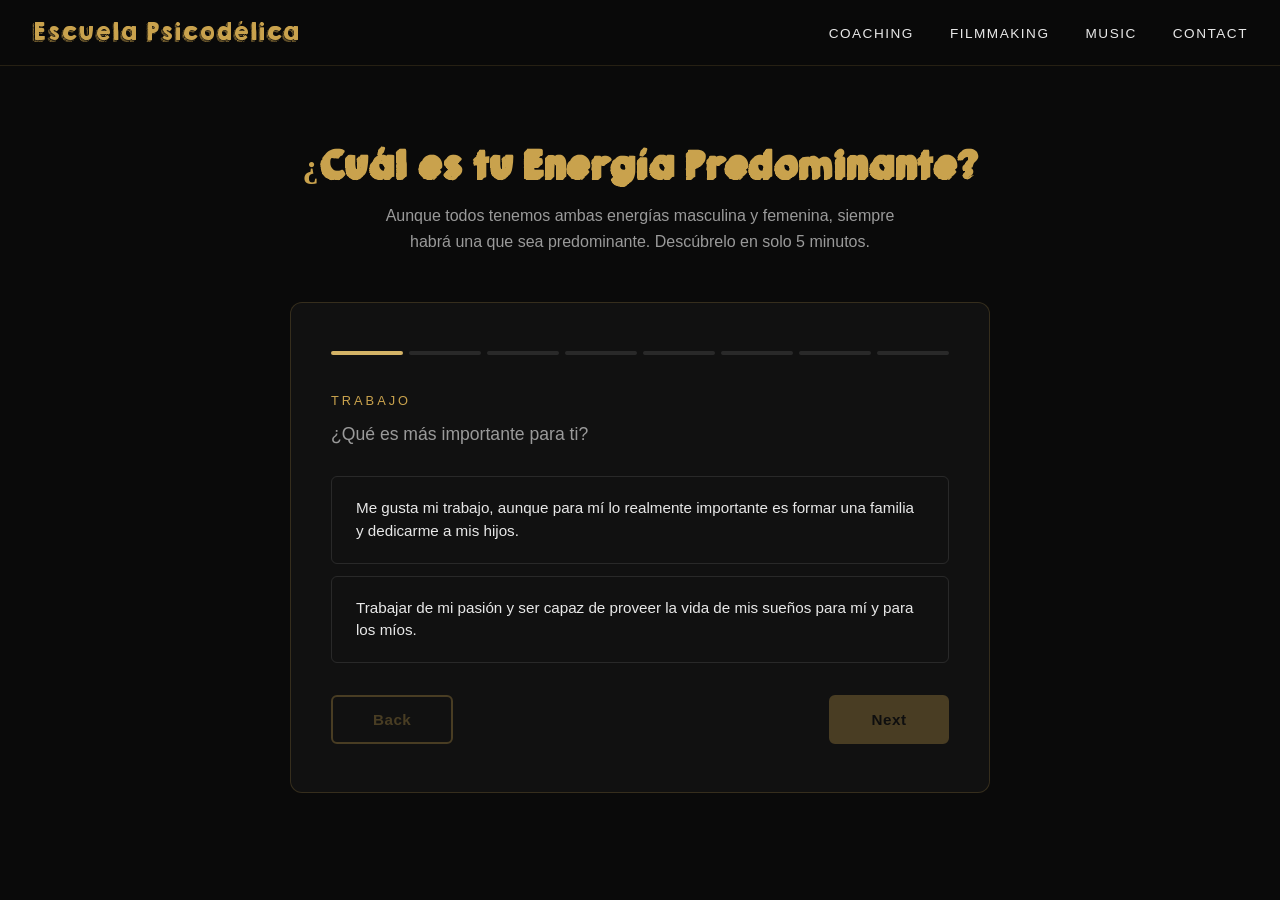
==== energy-test.html @ 777b5915 "Full site redesign: dark/gold theme, new pages & energy test - Dark black background with gold accen" ====
<!DOCTYPE html>
<html lang="es">
<head>
    <meta charset="UTF-8">
    <meta name="viewport" content="width=device-width, initial-scale=1.0">
    <title>Test de Energía | Escuela Psicodélica</title>
    <meta name="description" content="Descubre tu energía predominante — masculina o femenina — en solo 5 minutos.">
    <link rel="stylesheet" href="style.css">
    <link rel="icon" href="assets/images/flower-of-life.png" type="image/png">
    <style>
        .quiz-page { padding: 140px 0 100px; min-height: 100vh; }
        .quiz-header { text-align: center; margin-bottom: 48px; }
        .quiz-header h1 {
            font-family: 'KG Happy', cursive;
            font-size: 2rem;
            color: var(--gold);
            margin-bottom: 12px;
        }
        .quiz-header p { color: var(--text-muted); max-width: 550px; margin: 0 auto; }

        .quiz-card {
            max-width: 700px;
            margin: 0 auto;
            background: var(--bg-card);
            border: 1px solid rgba(201,162,77,0.2);
            border-radius: 12px;
            padding: 48px 40px;
        }

        .quiz-progress {
            display: flex;
            gap: 6px;
            margin-bottom: 36px;
        }
        .quiz-progress-dot {
            flex: 1;
            height: 4px;
            background: rgba(255,255,255,0.1);
            border-radius: 2px;
            transition: background 0.3s;
        }
        .quiz-progress-dot.done { background: var(--gold); }
        .quiz-progress-dot.current { background: var(--gold-light); }

        .quiz-category {
            font-size: 0.8rem;
            color: var(--gold);
            text-transform: uppercase;
            letter-spacing: 3px;
            margin-bottom: 8px;
        }
        .quiz-question {
            font-size: 1.1rem;
            color: var(--text-muted);
            margin-bottom: 28px;
        }

        .quiz-options { display: flex; flex-direction: column; gap: 12px; }
        .quiz-option {
            padding: 20px 24px;
            border: 1px solid rgba(255,255,255,0.1);
            border-radius: var(--radius);
            cursor: pointer;
            transition: all 0.3s;
            color: var(--text);
            font-size: 0.95rem;
            line-height: 1.5;
            background: transparent;
            text-align: left;
            width: 100%;
        }
        .quiz-option:hover {
            border-color: var(--gold);
            background: rgba(201,162,77,0.05);
        }
        .quiz-option.selected {
            border-color: var(--gold);
            background: rgba(201,162,77,0.12);
        }

        .quiz-nav {
            display: flex;
            justify-content: space-between;
            margin-top: 32px;
        }
        .quiz-nav .btn { min-width: 120px; text-align: center; }
        .quiz-nav .btn:disabled {
            opacity: 0.3;
            cursor: not-allowed;
            transform: none !important;
            box-shadow: none !important;
        }

        /* Result */
        .quiz-result { display: none; text-align: center; }
        .quiz-result h2 {
            font-size: 1.8rem;
            color: var(--gold);
            margin-bottom: 8px;
        }
        .quiz-result .result-type {
            font-family: 'KG Happy', cursive;
            font-size: 2.5rem;
            color: var(--text);
            margin-bottom: 24px;
        }
        .quiz-result p {
            color: var(--text-muted);
            max-width: 500px;
            margin: 0 auto 32px;
            font-size: 1.05rem;
            line-height: 1.8;
        }

        .quiz-step { display: none; }
        .quiz-step.active { display: block; }

        @media (max-width: 480px) {
            .quiz-card { padding: 32px 20px; }
        }
    </style>
</head>
<body>

    <nav id="navbar" class="scrolled">
        <a href="index.html" class="nav-logo">Escuela Psicodélica</a>
        <button class="nav-toggle" aria-label="Toggle menu">
            <span></span><span></span><span></span>
        </button>
        <ul class="nav-links">
            <li><a href="index.html#coaching">Coaching</a></li>
            <li><a href="index.html#filmmaking">Filmmaking</a></li>
            <li><a href="index.html#music">Music</a></li>
            <li><a href="index.html#contact">Contact</a></li>
        </ul>
    </nav>

    <section class="quiz-page">
        <div class="container">
            <div class="quiz-header">
                <h1>¿Cuál es tu Energía Predominante?</h1>
                <p>Aunque todos tenemos ambas energías masculina y femenina, siempre habrá una que sea predominante. Descúbrelo en solo 5 minutos.</p>
            </div>

            <div class="quiz-card">
                <div class="quiz-progress" id="quiz-progress"></div>

                <div id="quiz-container"></div>

                <div class="quiz-result" id="quiz-result">
                    <h2>Tu energía predominante es</h2>
                    <div class="result-type" id="result-type"></div>
                    <p id="result-text"></p>
                    <a href="https://calendly.com/carlosflorescoach/llamadadedescubrimiento" target="_blank" rel="noopener" class="btn">Habla conmigo sobre tu resultado</a>
                    <br><br>
                    <a href="index.html" style="color: var(--text-muted); font-size: 0.9rem;">&larr; Volver al inicio</a>
                </div>
            </div>
        </div>
    </section>

    <script>
    const questions = [
        {
            category: "Trabajo",
            question: "¿Qué es más importante para ti?",
            options: [
                { text: "Me gusta mi trabajo, aunque para mí lo realmente importante es formar una familia y dedicarme a mis hijos.", energy: "fem" },
                { text: "Trabajar de mi pasión y ser capaz de proveer la vida de mis sueños para mí y para los míos.", energy: "masc" }
            ]
        },
        {
            category: "Motivación",
            question: "¿Cuándo me siento más motivad@?",
            options: [
                { text: "Cuando siento que me necesitan y valoran mi presencia.", energy: "masc" },
                { text: "Cuando me arreglo y me dan mensaje de qué guap@ estoy.", energy: "fem" }
            ]
        },
        {
            category: "Expresión",
            question: "Cuando cuento algo que me ha pasado…",
            options: [
                { text: "Expreso con detalles cómo me sentía en aquel momento.", energy: "fem" },
                { text: "Me centro más en los hechos objetivos para que la otra persona entienda lo que ha pasado.", energy: "masc" }
            ]
        },
        {
            category: "Deadlines",
            question: "En cuanto a plazos y tiempos…",
            options: [
                { text: "Trabajo mejor sin presiones, dándome mi tiempo a como yo me sienta en cada momento.", energy: "fem" },
                { text: "Necesito una fecha fija para terminar un proyecto, eso me hace moverme y me motiva. Sin una fecha límite no soy capaz de concentrarme.", energy: "masc" }
            ]
        },
        {
            category: "Intuición",
            question: "A la hora de tomar decisiones…",
            options: [
                { text: "Suelo dejarme guiar por mi intuición, aunque esto vaya en contra de lo que dice mi cabeza. Para mí lo importante es sentirlo.", energy: "fem" },
                { text: "Suelo analizar la situación y tomar la decisión racional que más me convenga, sopesando lo positivo y lo negativo.", energy: "masc" }
            ]
        },
        {
            category: "Amor",
            question: "En una relación, lo que más valoro es…",
            options: [
                { text: "Me gusta que mi pareja me dedique tiempo y atención, además que me diga que guap@ estoy. Eso me hace sentir muy querid@.", energy: "fem" },
                { text: "Lo único que necesito es que valoren mi trabajo y presencia. Ser de utilidad para los demás es la mejor sensación.", energy: "masc" }
            ]
        },
        {
            category: "Multitasking",
            question: "Cuando estoy trabajando y alguien me interrumpe…",
            options: [
                { text: "Si estoy concentrado en un proyecto no soporto que me interrumpan. Necesito enfocarme en una tarea solo.", energy: "masc" },
                { text: "Si me llaman para charlar no tengo problema en seguir con mis tareas mientras mantengo la conversación. De hecho, lo disfruto.", energy: "fem" }
            ]
        },
        {
            category: "Discusiones",
            question: "Cuando un amigo o pareja viene con un problema…",
            options: [
                { text: "Lo que me interesa es acabar con la discusión cuanto antes, por lo que brindo consejo a la otra persona de lo que podría hacer para mejorar la situación.", energy: "masc" },
                { text: "Normalmente no necesito una solución, sino sentir la presencia de la otra persona y que me escuchen atentamente.", energy: "fem" }
            ]
        }
    ];

    let current = 0;
    let answers = [];
    const container = document.getElementById('quiz-container');
    const progressBar = document.getElementById('quiz-progress');

    // Build progress dots
    questions.forEach((_, i) => {
        const dot = document.createElement('div');
        dot.className = 'quiz-progress-dot' + (i === 0 ? ' current' : '');
        progressBar.appendChild(dot);
    });

    function renderQuestion() {
        const q = questions[current];
        container.innerHTML = `
            <div class="quiz-step active">
                <div class="quiz-category">${q.category}</div>
                <div class="quiz-question">${q.question}</div>
                <div class="quiz-options">
                    ${q.options.map((opt, i) => `
                        <button class="quiz-option ${answers[current] === i ? 'selected' : ''}" data-index="${i}">
                            ${opt.text}
                        </button>
                    `).join('')}
                </div>
                <div class="quiz-nav">
                    <button class="btn btn-outline" onclick="prev()" ${current === 0 ? 'disabled' : ''}>Back</button>
                    <button class="btn" onclick="next()" id="next-btn" ${answers[current] === undefined ? 'disabled' : ''}>${current === questions.length - 1 ? 'Ver Resultado' : 'Next'}</button>
                </div>
            </div>
        `;
        // Attach click listeners without re-render
        container.querySelectorAll('.quiz-option').forEach(btn => {
            btn.addEventListener('click', () => selectOption(parseInt(btn.dataset.index)));
        });
        // Update progress
        document.querySelectorAll('.quiz-progress-dot').forEach((dot, i) => {
            dot.className = 'quiz-progress-dot';
            if (i < current) dot.classList.add('done');
            if (i === current) dot.classList.add('current');
        });
    }

    function selectOption(i) {
        answers[current] = i;
        // Just update classes, no re-render
        container.querySelectorAll('.quiz-option').forEach((btn, idx) => {
            btn.classList.toggle('selected', idx === i);
        });
        document.getElementById('next-btn').disabled = false;
    }

    function next() {
        if (answers[current] === undefined) return;
        if (current < questions.length - 1) {
            current++;
            renderQuestion();
        } else {
            showResult();
        }
    }

    function prev() {
        if (current > 0) {
            current--;
            renderQuestion();
        }
    }

    function showResult() {
        let fem = 0, masc = 0;
        answers.forEach((ansIdx, qIdx) => {
            const energy = questions[qIdx].options[ansIdx].energy;
            if (energy === 'fem') fem++;
            else masc++;
        });

        container.style.display = 'none';
        progressBar.style.display = 'none';
        const result = document.getElementById('quiz-result');
        result.style.display = 'block';

        const type = document.getElementById('result-type');
        const text = document.getElementById('result-text');

        if (fem > masc) {
            type.textContent = 'Energía Femenina';
            text.textContent = 'Tu energía predominante es femenina. Esto significa que tiendes a guiarte por la intuición, la expresión emocional y la conexión. Valoras el proceso por encima del resultado y te sientes más cómodo/a fluyendo con el momento presente.';
        } else if (masc > fem) {
            type.textContent = 'Energía Masculina';
            text.textContent = 'Tu energía predominante es masculina. Esto significa que tiendes a guiarte por la lógica, la acción y los objetivos. Valoras la estructura, los resultados y te sientes más cómodo/a cuando tienes un plan claro y una dirección definida.';
        } else {
            type.textContent = 'Equilibrio';
            text.textContent = 'Tienes un equilibrio entre ambas energías. Esto significa que puedes moverte con fluidez entre la intuición y la lógica, la acción y la receptividad. Es un estado poderoso — y también uno que requiere consciencia para mantener.';
        }
    }

    renderQuestion();

    // Mobile menu
    const toggle = document.querySelector('.nav-toggle');
    const navLinks = document.querySelector('.nav-links');
    toggle.addEventListener('click', () => navLinks.classList.toggle('open'));
    </script>
</body>
</html>
---- style.css ----
/* ===== FONTS ===== */
@font-face {
    font-family: 'KG Happy';
    src: url('assets/fonts/KGHAPPY.ttf') format('truetype');
    font-weight: normal;
    font-display: swap;
}
@font-face {
    font-family: 'KG Happy Solid';
    src: url('assets/fonts/KGHAPPYSolid.ttf') format('truetype');
    font-weight: normal;
    font-display: swap;
}

/* ===== RESET & BASE ===== */
*, *::before, *::after { margin: 0; padding: 0; box-sizing: border-box; }

:root {
    --bg: #0a0a0a;
    --bg-card: #111111;
    --bg-elevated: #161616;
    --gold: #c9a24d;
    --gold-light: #d4b366;
    --gold-dark: #b8923d;
    --text: #e8e8e8;
    --text-muted: #9a9a9a;
    --radius: 6px;
    --transition: 0.3s ease;
}

html { scroll-behavior: smooth; }

body {
    font-family: 'Inter', -apple-system, BlinkMacSystemFont, 'Segoe UI', Roboto, sans-serif;
    background: var(--bg);
    color: var(--text);
    line-height: 1.6;
    overflow-x: hidden;
}

.container {
    max-width: 1100px;
    margin: 0 auto;
    padding: 0 24px;
}

img { max-width: 100%; height: auto; display: block; }

a { color: var(--gold); text-decoration: none; transition: color var(--transition); }
a:hover { color: var(--gold-light); }

/* ===== BUTTONS ===== */
.btn {
    display: inline-block;
    padding: 14px 40px;
    background: var(--gold);
    color: var(--bg);
    font-weight: 600;
    font-size: 0.95rem;
    border-radius: var(--radius);
    letter-spacing: 0.5px;
    transition: all var(--transition);
    border: 2px solid var(--gold);
    cursor: pointer;
}
.btn:hover {
    background: var(--gold-light);
    border-color: var(--gold-light);
    color: var(--bg);
    transform: translateY(-2px);
    box-shadow: 0 4px 20px rgba(201, 162, 77, 0.3);
}
.btn-outline {
    background: transparent;
    color: var(--gold);
}
.btn-outline:hover {
    background: var(--gold);
    color: var(--bg);
}
.btn-large {
    padding: 18px 52px;
    font-size: 1.1rem;
}

/* ===== NAV ===== */
#navbar {
    position: fixed;
    top: 0;
    left: 0;
    right: 0;
    z-index: 1000;
    display: flex;
    align-items: center;
    justify-content: space-between;
    padding: 16px 32px;
    background: transparent;
    transition: background var(--transition), box-shadow var(--transition);
}
#navbar.scrolled {
    background: rgba(10, 10, 10, 0.95);
    box-shadow: 0 1px 0 rgba(201, 162, 77, 0.15);
    backdrop-filter: blur(12px);
}

.nav-logo {
    font-family: 'KG Happy', cursive;
    font-size: 1.3rem;
    color: var(--gold) !important;
    letter-spacing: 1px;
}

.nav-links {
    list-style: none;
    display: flex;
    gap: 36px;
}
.nav-links a {
    color: var(--text);
    font-size: 0.85rem;
    font-weight: 500;
    letter-spacing: 1.5px;
    text-transform: uppercase;
    position: relative;
}
.nav-links a::after {
    content: '';
    position: absolute;
    bottom: -4px;
    left: 0;
    width: 0;
    height: 2px;
    background: var(--gold);
    transition: width var(--transition);
}
.nav-links a:hover::after,
.nav-links a.active::after { width: 100%; }
.nav-links a:hover { color: var(--text); }

.nav-toggle {
    display: none;
    flex-direction: column;
    gap: 5px;
    background: none;
    border: none;
    cursor: pointer;
    padding: 4px;
}
.nav-toggle span {
    width: 24px;
    height: 2px;
    background: var(--gold);
    transition: var(--transition);
}

/* ===== HERO ===== */
#hero {
    position: relative;
    height: 100vh;
    display: flex;
    align-items: center;
    justify-content: center;
    text-align: center;
    background: var(--bg);
    overflow: hidden;
}
#hero::before {
    content: '';
    position: absolute;
    inset: 0;
    background: radial-gradient(ellipse at center, rgba(201,162,77,0.06) 0%, transparent 70%);
}
.hero-content {
    position: relative;
    z-index: 1;
}
.hero-symbol {
    width: 200px;
    height: auto;
    margin: 0 auto 24px;
    opacity: 0.85;
}
.hero-title {
    font-family: 'KG Happy', cursive;
    font-size: clamp(1.4rem, 3.5vw, 2.2rem);
    color: var(--gold);
    letter-spacing: 3px;
    margin-bottom: 8px;
}
.hero-tagline {
    font-size: clamp(0.7rem, 1.3vw, 0.85rem);
    color: var(--text-muted);
    letter-spacing: 5px;
    text-transform: uppercase;
    margin-bottom: 36px;
}

/* ===== SECTIONS ===== */
section {
    padding: 100px 0;
}

.section-title {
    text-align: center;
    font-size: clamp(1.6rem, 3.5vw, 2.2rem);
    font-weight: 600;
    letter-spacing: 2px;
    text-transform: uppercase;
    margin-bottom: 12px;
    color: var(--gold);
}
.section-title::after {
    content: '';
    display: block;
    width: 60px;
    height: 2px;
    background: var(--gold);
    margin: 16px auto 0;
    opacity: 0.5;
}
.section-subtitle {
    text-align: center;
    color: var(--text-muted);
    font-size: 1rem;
    margin-bottom: 48px;
    max-width: 500px;
    margin-left: auto;
    margin-right: auto;
}
.section-cta {
    text-align: center;
    margin-top: 40px;
}

/* ===== ENERGY TEST ===== */
#energy-test {
    padding: 80px 0;
    background: var(--bg);
}
.energy-test-card {
    text-align: center;
    padding: 60px 40px;
    border: 1px solid rgba(201, 162, 77, 0.25);
    border-radius: 12px;
    background: linear-gradient(135deg, rgba(201,162,77,0.05) 0%, transparent 60%);
}
.energy-test-card h2 {
    font-size: 1.8rem;
    color: var(--gold);
    margin-bottom: 16px;
    letter-spacing: 1px;
}
.energy-test-card p {
    color: var(--text-muted);
    max-width: 500px;
    margin: 0 auto 32px;
    font-size: 1.05rem;
}

/* ===== WHO AM I TEASER ===== */
#who-teaser {
    padding: 100px 0;
    background: var(--bg-card);
}
.who-teaser-layout {
    display: grid;
    grid-template-columns: 1fr 1.2fr;
    gap: 60px;
    align-items: center;
}
.who-teaser-image img {
    border-radius: var(--radius);
    max-width: 400px;
    margin: 0 auto;
}
.who-teaser-content h2 {
    font-size: 2rem;
    color: var(--gold);
    margin-bottom: 20px;
    letter-spacing: 1px;
}
.who-teaser-content p {
    color: var(--text-muted);
    font-size: 1.05rem;
    line-height: 1.8;
    margin-bottom: 28px;
}

/* ===== YOUTUBE CTA ===== */
#youtube-cta {
    padding: 80px 0;
    background: var(--bg);
    border-top: 1px solid rgba(201,162,77,0.1);
    border-bottom: 1px solid rgba(201,162,77,0.1);
}
.youtube-cta-inner {
    text-align: center;
}
.youtube-cta-inner h2 {
    font-size: 1.8rem;
    color: var(--gold);
    margin-bottom: 16px;
}
.youtube-cta-inner p {
    color: var(--text-muted);
    max-width: 550px;
    margin: 0 auto 32px;
    font-size: 1.05rem;
}

/* ===== COACHING ===== */
#coaching {
    padding: 120px 0;
    background: var(--bg-card);
}
.coaching-centered {
    text-align: center;
}
.coaching-centered .coaching-image {
    margin-bottom: 40px;
}
.coaching-centered .coaching-image img {
    width: 280px;
    height: 280px;
    object-fit: cover;
    object-position: top;
    border-radius: 50%;
    margin: 0 auto;
    border: 3px solid rgba(201,162,77,0.3);
}
.coaching-centered h2 {
    font-size: clamp(1.6rem, 3.5vw, 2.2rem);
    color: var(--text);
    margin-bottom: 36px;
    letter-spacing: 1px;
}

/* ===== FILMMAKING TABS ===== */
.av-tabs {
    display: flex;
    justify-content: center;
    gap: 8px;
    margin: 32px 0 40px;
}
.av-tab {
    padding: 10px 32px;
    background: transparent;
    border: 1px solid var(--text-muted);
    color: var(--text-muted);
    font-size: 0.85rem;
    font-weight: 600;
    letter-spacing: 1.5px;
    text-transform: uppercase;
    border-radius: 50px;
    cursor: pointer;
    transition: all var(--transition);
}
.av-tab:hover {
    border-color: var(--gold);
    color: var(--gold);
}
.av-tab.active {
    background: var(--gold);
    border-color: var(--gold);
    color: var(--bg);
}

.av-panel { display: none; }
.av-panel.active { display: block; }

/* ===== GALLERY ===== */
.gallery {
    columns: 3;
    column-gap: 16px;
}
.gallery-item {
    break-inside: avoid;
    margin-bottom: 16px;
    border-radius: var(--radius);
    overflow: hidden;
    cursor: pointer;
    position: relative;
}
.gallery-item img {
    width: 100%;
    transition: transform 0.4s ease;
}
.gallery-item::after {
    content: '';
    position: absolute;
    inset: 0;
    background: rgba(0,0,0,0);
    transition: background 0.3s ease;
}
.gallery-item:hover img { transform: scale(1.05); }
.gallery-item:hover::after { background: rgba(0,0,0,0.2); }

/* ===== VIDEO WRAPPER (16:9) ===== */
.video-wrapper {
    position: relative;
    padding-bottom: 56.25%;
    height: 0;
}
.video-wrapper iframe {
    position: absolute;
    top: 0;
    left: 0;
    width: 100%;
    height: 100%;
    border: none;
}

/* ===== VIDEO GRID ===== */
.video-grid {
    display: grid;
    grid-template-columns: repeat(3, 1fr);
    gap: 20px;
}
.video-card {
    background: var(--bg-card);
    border-radius: var(--radius);
    overflow: hidden;
    border: 1px solid rgba(255,255,255,0.05);
}
.video-card h4 {
    padding: 14px 16px;
    font-size: 0.9rem;
    font-weight: 500;
    color: var(--text-muted);
    letter-spacing: 0.3px;
}
.hidden-video { display: none; }

/* ===== MUSIC ===== */
#music {
    background: var(--bg-card);
}
.music-grid {
    display: grid;
    grid-template-columns: repeat(2, 1fr);
    gap: 20px;
}
.music-card {
    border-radius: var(--radius);
    overflow: hidden;
    border: 1px solid rgba(255,255,255,0.05);
}

/* ===== FOOTER ===== */
footer {
    padding: 80px 0 40px;
    background: var(--bg);
    text-align: center;
    border-top: 1px solid rgba(201,162,77,0.1);
}
footer .section-title { margin-bottom: 32px; }

.social-links {
    display: flex;
    justify-content: center;
    gap: 24px;
    margin-bottom: 24px;
}
.social-links a {
    display: flex;
    align-items: center;
    justify-content: center;
    width: 48px;
    height: 48px;
    border: 1px solid rgba(201,162,77,0.4);
    border-radius: 50%;
    color: var(--gold);
    transition: all var(--transition);
}
.social-links a:hover {
    border-color: var(--gold);
    background: rgba(201,162,77,0.1);
    transform: translateY(-3px);
}
.social-links svg { width: 20px; height: 20px; }

.footer-links {
    margin-bottom: 24px;
}
.footer-links a {
    font-size: 0.85rem;
    color: var(--text-muted);
    letter-spacing: 1px;
    text-transform: uppercase;
}
.footer-links a:hover { color: var(--gold); }

.footer-text {
    color: rgba(255,255,255,0.25);
    font-size: 0.8rem;
    letter-spacing: 1px;
}

/* ===== LIGHTBOX ===== */
.lightbox {
    display: none;
    position: fixed;
    inset: 0;
    z-index: 2000;
    background: rgba(0, 0, 0, 0.95);
    align-items: center;
    justify-content: center;
    backdrop-filter: blur(8px);
}
.lightbox.active { display: flex; }
.lightbox-img {
    max-width: 90vw;
    max-height: 90vh;
    border-radius: var(--radius);
    object-fit: contain;
}
.lightbox-close,
.lightbox-prev,
.lightbox-next {
    position: absolute;
    background: none;
    border: none;
    color: var(--text);
    font-size: 2.5rem;
    cursor: pointer;
    padding: 16px;
    transition: color var(--transition);
    line-height: 1;
}
.lightbox-close:hover,
.lightbox-prev:hover,
.lightbox-next:hover { color: var(--gold); }
.lightbox-close { top: 16px; right: 24px; font-size: 3rem; }
.lightbox-prev { left: 16px; top: 50%; transform: translateY(-50%); font-size: 3.5rem; }
.lightbox-next { right: 16px; top: 50%; transform: translateY(-50%); font-size: 3.5rem; }

/* ===== ANIMATIONS ===== */
.fade-in {
    opacity: 0;
    transform: translateY(24px);
    transition: opacity 0.6s ease, transform 0.6s ease;
}
.fade-in.visible {
    opacity: 1;
    transform: translateY(0);
}

/* ===== RESPONSIVE ===== */
@media (max-width: 768px) {
    .nav-toggle { display: flex; }
    .nav-links {
        position: fixed;
        top: 0;
        right: -100%;
        width: 260px;
        height: 100vh;
        background: var(--bg-card);
        flex-direction: column;
        padding: 80px 32px 32px;
        gap: 24px;
        transition: right var(--transition);
        box-shadow: -4px 0 30px rgba(0,0,0,0.6);
    }
    .nav-links.open { right: 0; }

    .music-grid { grid-template-columns: 1fr; }
    .video-grid { grid-template-columns: 1fr; }
    .gallery { columns: 2; }

    .who-teaser-layout {
        grid-template-columns: 1fr;
        gap: 32px;
        text-align: center;
    }
    .who-teaser-image img { max-width: 280px; }

    .coaching-centered .coaching-image img {
        width: 220px;
        height: 220px;
    }
}

@media (max-width: 480px) {
    .gallery { columns: 1; }
    #navbar { padding: 12px 20px; }
    section { padding: 64px 0; }
    .energy-test-card { padding: 40px 24px; }
}
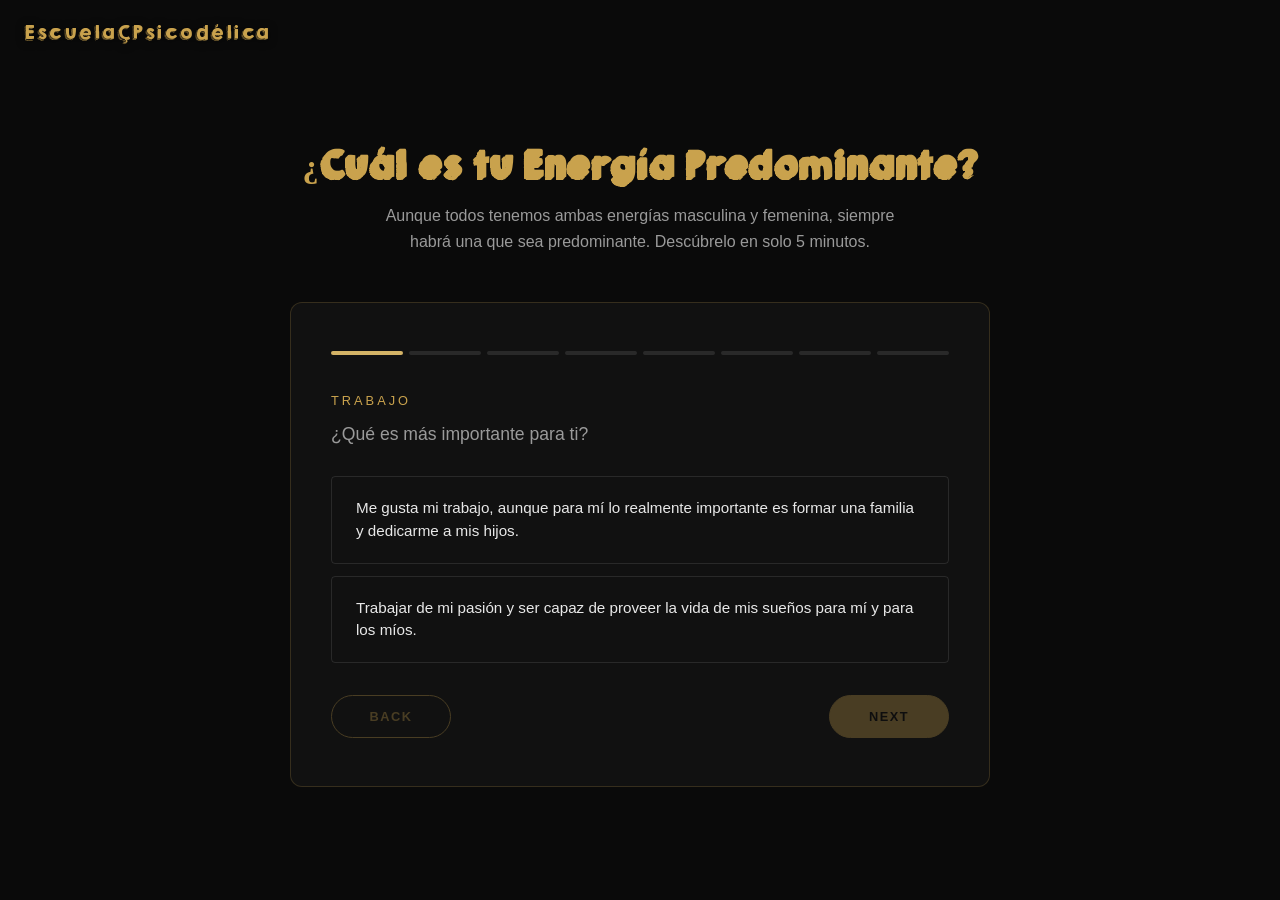
==== commit 802c8744: "Restore Energy Test (email lead magnet) + fixes from Carlos feedback - Bring back energy-test.html (" ====
--- a/energy-test.html
+++ b/energy-test.html
@@ -8,6 +8,27 @@
     <link rel="stylesheet" href="style.css">
     <link rel="icon" href="assets/images/flower-of-life.png" type="image/png">
     <style>
+        /* Buttons & container (not in the main stylesheet anymore — kept local to this page) */
+        .container { max-width: 1100px; margin: 0 auto; padding: 0 24px; }
+        .btn {
+            display: inline-block;
+            background: var(--gold);
+            color: var(--bg);
+            border: 1px solid var(--gold);
+            padding: 13px 30px;
+            border-radius: 50px;
+            font-size: 0.8rem;
+            font-weight: 600;
+            letter-spacing: 1.5px;
+            text-transform: uppercase;
+            cursor: pointer;
+            transition: all var(--transition);
+            font-family: inherit;
+        }
+        .btn:hover { background: var(--gold-light); border-color: var(--gold-light); color: var(--bg); }
+        .btn-outline { background: transparent; color: var(--gold); }
+        .btn-outline:hover { background: rgba(201,162,77,0.1); color: var(--gold-light); }
+
         .quiz-page { padding: 140px 0 100px; min-height: 100vh; }
         .quiz-header { text-align: center; margin-bottom: 48px; }
         .quiz-header h1 {
@@ -91,6 +112,24 @@
             box-shadow: none !important;
         }
 
+        /* Email gate (shown after the last question, before the result) */
+        .quiz-email-gate { display: none; text-align: center; }
+        .quiz-email-gate h2 { font-size: 1.6rem; color: var(--gold); margin: 8px 0 12px; }
+        .quiz-email-gate > p { color: var(--text-muted); max-width: 460px; margin: 0 auto 24px; }
+        .quiz-email-gate form { max-width: 420px; margin: 0 auto; }
+        .quiz-email-input {
+            width: 100%;
+            padding: 16px 20px;
+            background: var(--bg-elevated);
+            border: 1px solid rgba(255,255,255,0.15);
+            border-radius: var(--radius);
+            color: var(--text);
+            font-size: 1rem;
+            font-family: inherit;
+        }
+        .quiz-email-input:focus { outline: none; border-color: var(--gold); }
+        .quiz-email-note { font-size: 0.78rem; color: var(--text-muted); margin-top: 14px; }
+
         /* Result */
         .quiz-result { display: none; text-align: center; }
         .quiz-result h2 {
@@ -122,18 +161,8 @@
 </head>
 <body>
 
-    <nav id="navbar" class="scrolled">
-        <a href="index.html" class="nav-logo">Escuela Psicodélica</a>
-        <button class="nav-toggle" aria-label="Toggle menu">
-            <span></span><span></span><span></span>
-        </button>
-        <ul class="nav-links">
-            <li><a href="index.html#coaching">Coaching</a></li>
-            <li><a href="index.html#filmmaking">Filmmaking</a></li>
-            <li><a href="index.html#music">Music</a></li>
-            <li><a href="index.html#contact">Contact</a></li>
-        </ul>
-    </nav>
+    <!-- LOGO (top-left) — matches the homepage, links back to it -->
+    <a href="index.html" class="site-logo" aria-label="Escuela Psicodélica home">Escuela&nbsp;Psicodélica</a>
 
     <section class="quiz-page">
         <div class="container">
@@ -146,6 +175,23 @@
                 <div class="quiz-progress" id="quiz-progress"></div>
 
                 <div id="quiz-container"></div>
+
+                <!-- EMAIL GATE: result is revealed after submitting this form. -->
+                <!-- Netlify Forms picks this up at deploy because it's static HTML with data-netlify. -->
+                <div class="quiz-email-gate" id="quiz-email-gate">
+                    <div class="quiz-category">Último paso</div>
+                    <h2>Tu resultado está listo</h2>
+                    <p>Introduce tu email y descubre cuál es tu energía predominante.</p>
+                    <form name="energy-test" method="POST" data-netlify="true" netlify-honeypot="bot-field" id="energy-form">
+                        <input type="hidden" name="form-name" value="energy-test">
+                        <p style="display:none;"><label>No rellenar: <input name="bot-field"></label></p>
+                        <input type="hidden" name="resultado" id="form-resultado">
+                        <input type="hidden" name="puntuacion" id="form-puntuacion">
+                        <input type="email" name="email" id="email-input" class="quiz-email-input" placeholder="tu@email.com" required autocomplete="email">
+                        <button type="submit" class="btn" style="width:100%; margin-top:16px;">Ver mi resultado</button>
+                        <p class="quiz-email-note">Sin spam. Solo contenido sobre energía y crecimiento personal.</p>
+                    </form>
+                </div>
 
                 <div class="quiz-result" id="quiz-result">
                     <h2>Tu energía predominante es</h2>
@@ -229,6 +275,8 @@
 
     let current = 0;
     let answers = [];
+    let resultType = '';
+    let resultText = '';
     const container = document.getElementById('quiz-container');
     const progressBar = document.getElementById('quiz-progress');
 
@@ -285,7 +333,8 @@
             current++;
             renderQuestion();
         } else {
-            showResult();
+            computeResult();
+            showEmailGate();
         }
     }
 
@@ -296,7 +345,9 @@
         }
     }
 
-    function showResult() {
+    // Tally the answers and stash the result (also into the hidden form fields
+    // so Carlos sees each subscriber's result next to their email in Netlify).
+    function computeResult() {
         let fem = 0, masc = 0;
         answers.forEach((ansIdx, qIdx) => {
             const energy = questions[qIdx].options[ansIdx].energy;
@@ -304,32 +355,49 @@
             else masc++;
         });
 
+        if (fem > masc) {
+            resultType = 'Energía Femenina';
+            resultText = 'Tu energía predominante es femenina. Esto significa que tiendes a guiarte por la intuición, la expresión emocional y la conexión. Valoras el proceso por encima del resultado y te sientes más cómodo/a fluyendo con el momento presente.';
+        } else if (masc > fem) {
+            resultType = 'Energía Masculina';
+            resultText = 'Tu energía predominante es masculina. Esto significa que tiendes a guiarte por la lógica, la acción y los objetivos. Valoras la estructura, los resultados y te sientes más cómodo/a cuando tienes un plan claro y una dirección definida.';
+        } else {
+            resultType = 'Equilibrio';
+            resultText = 'Tienes un equilibrio entre ambas energías. Esto significa que puedes moverte con fluidez entre la intuición y la lógica, la acción y la receptividad. Es un estado poderoso — y también uno que requiere consciencia para mantener.';
+        }
+
+        document.getElementById('form-resultado').value = resultType;
+        document.getElementById('form-puntuacion').value = `Femenina ${fem} / Masculina ${masc}`;
+    }
+
+    function showEmailGate() {
         container.style.display = 'none';
         progressBar.style.display = 'none';
-        const result = document.getElementById('quiz-result');
-        result.style.display = 'block';
-
-        const type = document.getElementById('result-type');
-        const text = document.getElementById('result-text');
-
-        if (fem > masc) {
-            type.textContent = 'Energía Femenina';
-            text.textContent = 'Tu energía predominante es femenina. Esto significa que tiendes a guiarte por la intuición, la expresión emocional y la conexión. Valoras el proceso por encima del resultado y te sientes más cómodo/a fluyendo con el momento presente.';
-        } else if (masc > fem) {
-            type.textContent = 'Energía Masculina';
-            text.textContent = 'Tu energía predominante es masculina. Esto significa que tiendes a guiarte por la lógica, la acción y los objetivos. Valoras la estructura, los resultados y te sientes más cómodo/a cuando tienes un plan claro y una dirección definida.';
-        } else {
-            type.textContent = 'Equilibrio';
-            text.textContent = 'Tienes un equilibrio entre ambas energías. Esto significa que puedes moverte con fluidez entre la intuición y la lógica, la acción y la receptividad. Es un estado poderoso — y también uno que requiere consciencia para mantener.';
-        }
-    }
+        document.getElementById('quiz-email-gate').style.display = 'block';
+    }
+
+    function revealResult() {
+        document.getElementById('quiz-email-gate').style.display = 'none';
+        document.getElementById('result-type').textContent = resultType;
+        document.getElementById('result-text').textContent = resultText;
+        document.getElementById('quiz-result').style.display = 'block';
+    }
+
+    // Submit the email to Netlify Forms, then reveal the result.
+    // The result is shown whether or not the POST succeeds, so a network
+    // hiccup (or local file:// preview) never traps the user on the gate.
+    const energyForm = document.getElementById('energy-form');
+    energyForm.addEventListener('submit', (e) => {
+        e.preventDefault();
+        const body = new URLSearchParams(new FormData(energyForm)).toString();
+        fetch('/', {
+            method: 'POST',
+            headers: { 'Content-Type': 'application/x-www-form-urlencoded' },
+            body
+        }).catch(() => {}).finally(revealResult);
+    });
 
     renderQuestion();
-
-    // Mobile menu
-    const toggle = document.querySelector('.nav-toggle');
-    const navLinks = document.querySelector('.nav-links');
-    toggle.addEventListener('click', () => navLinks.classList.toggle('open'));
     </script>
 </body>
 </html>
--- a/style.css
+++ b/style.css
@@ -21,11 +21,11 @@
     --bg-elevated: #161616;
     --gold: #c9a24d;
     --gold-light: #d4b366;
-    --gold-dark: #b8923d;
     --text: #e8e8e8;
     --text-muted: #9a9a9a;
-    --radius: 6px;
+    --radius: 4px;
     --transition: 0.3s ease;
+    --grid-gap: 8px;
 }
 
 html { scroll-behavior: smooth; }
@@ -38,462 +38,277 @@
     overflow-x: hidden;
 }
 
-.container {
-    max-width: 1100px;
-    margin: 0 auto;
-    padding: 0 24px;
-}
-
 img { max-width: 100%; height: auto; display: block; }
 
 a { color: var(--gold); text-decoration: none; transition: color var(--transition); }
 a:hover { color: var(--gold-light); }
 
-/* ===== BUTTONS ===== */
-.btn {
-    display: inline-block;
-    padding: 14px 40px;
-    background: var(--gold);
-    color: var(--bg);
-    font-weight: 600;
-    font-size: 0.95rem;
-    border-radius: var(--radius);
-    letter-spacing: 0.5px;
-    transition: all var(--transition);
-    border: 2px solid var(--gold);
-    cursor: pointer;
-}
-.btn:hover {
-    background: var(--gold-light);
-    border-color: var(--gold-light);
-    color: var(--bg);
-    transform: translateY(-2px);
-    box-shadow: 0 4px 20px rgba(201, 162, 77, 0.3);
-}
-.btn-outline {
-    background: transparent;
-    color: var(--gold);
-}
-.btn-outline:hover {
-    background: var(--gold);
-    color: var(--bg);
-}
-.btn-large {
-    padding: 18px 52px;
-    font-size: 1.1rem;
-}
-
-/* ===== NAV ===== */
-#navbar {
+/* ===== LOGO (top-left, persistent) ===== */
+.site-logo {
     position: fixed;
-    top: 0;
-    left: 0;
-    right: 0;
-    z-index: 1000;
-    display: flex;
-    align-items: center;
-    justify-content: space-between;
-    padding: 16px 32px;
-    background: transparent;
-    transition: background var(--transition), box-shadow var(--transition);
-}
-#navbar.scrolled {
-    background: rgba(10, 10, 10, 0.95);
-    box-shadow: 0 1px 0 rgba(201, 162, 77, 0.15);
-    backdrop-filter: blur(12px);
-}
-
-.nav-logo {
+    top: 20px;
+    left: 24px;
+    z-index: 100;
     font-family: 'KG Happy', cursive;
-    font-size: 1.3rem;
+    font-size: 1.05rem;
     color: var(--gold) !important;
-    letter-spacing: 1px;
-}
-
-.nav-links {
-    list-style: none;
-    display: flex;
-    gap: 36px;
-}
-.nav-links a {
-    color: var(--text);
-    font-size: 0.85rem;
-    font-weight: 500;
     letter-spacing: 1.5px;
-    text-transform: uppercase;
-    position: relative;
-}
-.nav-links a::after {
-    content: '';
-    position: absolute;
-    bottom: -4px;
-    left: 0;
-    width: 0;
-    height: 2px;
-    background: var(--gold);
-    transition: width var(--transition);
-}
-.nav-links a:hover::after,
-.nav-links a.active::after { width: 100%; }
-.nav-links a:hover { color: var(--text); }
-
-.nav-toggle {
-    display: none;
-    flex-direction: column;
-    gap: 5px;
-    background: none;
-    border: none;
-    cursor: pointer;
-    padding: 4px;
-}
-.nav-toggle span {
-    width: 24px;
-    height: 2px;
-    background: var(--gold);
-    transition: var(--transition);
+    text-shadow: 0 1px 8px rgba(0,0,0,0.6);
+    transition: opacity var(--transition);
 }
 
 /* ===== HERO ===== */
-#hero {
+.hero {
     position: relative;
     height: 100vh;
+    min-height: 600px;
+    width: 100%;
+    overflow: hidden;
     display: flex;
     align-items: center;
     justify-content: center;
-    text-align: center;
-    background: var(--bg);
-    overflow: hidden;
-}
-#hero::before {
-    content: '';
+    background: #000;
+}
+.hero-video {
     position: absolute;
     inset: 0;
-    background: radial-gradient(ellipse at center, rgba(201,162,77,0.06) 0%, transparent 70%);
+    width: 100%;
+    height: 100%;
+    object-fit: cover;
+    z-index: 0;
+}
+.hero-overlay {
+    position: absolute;
+    inset: 0;
+    z-index: 1;
+    background: linear-gradient(
+        180deg,
+        rgba(0,0,0,0.45) 0%,
+        rgba(0,0,0,0.25) 35%,
+        rgba(0,0,0,0.55) 100%
+    );
 }
 .hero-content {
     position: relative;
-    z-index: 1;
-}
-.hero-symbol {
-    width: 200px;
-    height: auto;
-    margin: 0 auto 24px;
-    opacity: 0.85;
-}
-.hero-title {
-    font-family: 'KG Happy', cursive;
-    font-size: clamp(1.4rem, 3.5vw, 2.2rem);
-    color: var(--gold);
-    letter-spacing: 3px;
-    margin-bottom: 8px;
+    z-index: 2;
+    text-align: center;
+    padding: 0 24px;
+}
+.hero-name {
+    font-family: 'Inter', sans-serif;
+    font-weight: 200;
+    font-size: clamp(2.4rem, 7vw, 5.2rem);
+    color: #fff;
+    letter-spacing: clamp(2px, 0.4vw, 6px);
+    line-height: 1.1;
+    margin-bottom: 16px;
+    text-shadow: 0 2px 24px rgba(0,0,0,0.5);
 }
 .hero-tagline {
-    font-size: clamp(0.7rem, 1.3vw, 0.85rem);
-    color: var(--text-muted);
-    letter-spacing: 5px;
+    font-size: clamp(0.7rem, 1vw, 0.85rem);
+    color: rgba(255,255,255,0.85);
+    letter-spacing: 6px;
     text-transform: uppercase;
-    margin-bottom: 36px;
-}
-
-/* ===== SECTIONS ===== */
-section {
-    padding: 100px 0;
-}
-
-.section-title {
-    text-align: center;
-    font-size: clamp(1.6rem, 3.5vw, 2.2rem);
-    font-weight: 600;
-    letter-spacing: 2px;
-    text-transform: uppercase;
-    margin-bottom: 12px;
-    color: var(--gold);
-}
-.section-title::after {
-    content: '';
-    display: block;
-    width: 60px;
-    height: 2px;
-    background: var(--gold);
-    margin: 16px auto 0;
-    opacity: 0.5;
-}
-.section-subtitle {
-    text-align: center;
-    color: var(--text-muted);
-    font-size: 1rem;
-    margin-bottom: 48px;
-    max-width: 500px;
-    margin-left: auto;
-    margin-right: auto;
-}
-.section-cta {
-    text-align: center;
-    margin-top: 40px;
-}
-
-/* ===== ENERGY TEST ===== */
-#energy-test {
-    padding: 80px 0;
+    font-weight: 400;
+}
+.hero-scroll {
+    position: absolute;
+    bottom: 32px;
+    left: 50%;
+    transform: translateX(-50%);
+    z-index: 2;
+    color: rgba(255,255,255,0.7) !important;
+    font-size: 1.5rem;
+    animation: bounce 2.4s ease-in-out infinite;
+}
+@keyframes bounce {
+    0%, 100% { transform: translateX(-50%) translateY(0); }
+    50%      { transform: translateX(-50%) translateY(8px); }
+}
+
+/* ===== GALLERY SECTION ===== */
+.gallery-section {
+    padding: 80px 0 120px;
     background: var(--bg);
 }
-.energy-test-card {
-    text-align: center;
-    padding: 60px 40px;
-    border: 1px solid rgba(201, 162, 77, 0.25);
-    border-radius: 12px;
-    background: linear-gradient(135deg, rgba(201,162,77,0.05) 0%, transparent 60%);
-}
-.energy-test-card h2 {
-    font-size: 1.8rem;
-    color: var(--gold);
-    margin-bottom: 16px;
-    letter-spacing: 1px;
-}
-.energy-test-card p {
-    color: var(--text-muted);
-    max-width: 500px;
-    margin: 0 auto 32px;
-    font-size: 1.05rem;
-}
-
-/* ===== WHO AM I TEASER ===== */
-#who-teaser {
-    padding: 100px 0;
-    background: var(--bg-card);
-}
-.who-teaser-layout {
-    display: grid;
-    grid-template-columns: 1fr 1.2fr;
-    gap: 60px;
-    align-items: center;
-}
-.who-teaser-image img {
-    border-radius: var(--radius);
-    max-width: 400px;
-    margin: 0 auto;
-}
-.who-teaser-content h2 {
-    font-size: 2rem;
-    color: var(--gold);
-    margin-bottom: 20px;
-    letter-spacing: 1px;
-}
-.who-teaser-content p {
-    color: var(--text-muted);
-    font-size: 1.05rem;
-    line-height: 1.8;
-    margin-bottom: 28px;
-}
-
-/* ===== YOUTUBE CTA ===== */
-#youtube-cta {
-    padding: 80px 0;
-    background: var(--bg);
-    border-top: 1px solid rgba(201,162,77,0.1);
-    border-bottom: 1px solid rgba(201,162,77,0.1);
-}
-.youtube-cta-inner {
-    text-align: center;
-}
-.youtube-cta-inner h2 {
-    font-size: 1.8rem;
-    color: var(--gold);
-    margin-bottom: 16px;
-}
-.youtube-cta-inner p {
-    color: var(--text-muted);
-    max-width: 550px;
-    margin: 0 auto 32px;
-    font-size: 1.05rem;
-}
-
-/* ===== COACHING ===== */
-#coaching {
-    padding: 120px 0;
-    background: var(--bg-card);
-}
-.coaching-centered {
-    text-align: center;
-}
-.coaching-centered .coaching-image {
-    margin-bottom: 40px;
-}
-.coaching-centered .coaching-image img {
-    width: 280px;
-    height: 280px;
-    object-fit: cover;
-    object-position: top;
-    border-radius: 50%;
-    margin: 0 auto;
-    border: 3px solid rgba(201,162,77,0.3);
-}
-.coaching-centered h2 {
-    font-size: clamp(1.6rem, 3.5vw, 2.2rem);
-    color: var(--text);
-    margin-bottom: 36px;
-    letter-spacing: 1px;
-}
-
-/* ===== FILMMAKING TABS ===== */
-.av-tabs {
+
+/* Filter tabs */
+.gallery-filters {
     display: flex;
+    flex-wrap: wrap;
     justify-content: center;
     gap: 8px;
-    margin: 32px 0 40px;
-}
-.av-tab {
-    padding: 10px 32px;
+    margin-bottom: 40px;
+    padding: 0 16px;
+}
+.filter {
     background: transparent;
-    border: 1px solid var(--text-muted);
+    border: 1px solid rgba(255,255,255,0.15);
     color: var(--text-muted);
-    font-size: 0.85rem;
-    font-weight: 600;
+    padding: 9px 22px;
+    font-size: 0.78rem;
+    font-weight: 500;
     letter-spacing: 1.5px;
     text-transform: uppercase;
     border-radius: 50px;
     cursor: pointer;
     transition: all var(--transition);
-}
-.av-tab:hover {
+    font-family: inherit;
+}
+.filter:hover {
     border-color: var(--gold);
     color: var(--gold);
 }
-.av-tab.active {
+.filter.active {
     background: var(--gold);
     border-color: var(--gold);
     color: var(--bg);
 }
 
-.av-panel { display: none; }
-.av-panel.active { display: block; }
-
-/* ===== GALLERY ===== */
+/* Bento grid */
 .gallery {
-    columns: 3;
-    column-gap: 16px;
+    display: grid;
+    grid-template-columns: repeat(4, 1fr);
+    grid-auto-rows: 220px;
+    grid-auto-flow: dense;
+    gap: var(--grid-gap);
+    padding: 0 var(--grid-gap);
+    max-width: 1800px;
+    margin: 0 auto;
 }
 .gallery-item {
-    break-inside: avoid;
-    margin-bottom: 16px;
-    border-radius: var(--radius);
+    position: relative;
     overflow: hidden;
     cursor: pointer;
-    position: relative;
+    background: var(--bg-elevated);
+    border-radius: var(--radius);
 }
 .gallery-item img {
     width: 100%;
-    transition: transform 0.4s ease;
+    height: 100%;
+    object-fit: cover;
+    transition: transform 0.6s ease, filter 0.4s ease;
+}
+.gallery-item:hover img {
+    transform: scale(1.04);
+    filter: brightness(1.08);
 }
 .gallery-item::after {
     content: '';
     position: absolute;
     inset: 0;
-    background: rgba(0,0,0,0);
-    transition: background 0.3s ease;
-}
-.gallery-item:hover img { transform: scale(1.05); }
-.gallery-item:hover::after { background: rgba(0,0,0,0.2); }
-
-/* ===== VIDEO WRAPPER (16:9) ===== */
-.video-wrapper {
-    position: relative;
-    padding-bottom: 56.25%;
-    height: 0;
-}
-.video-wrapper iframe {
-    position: absolute;
-    top: 0;
-    left: 0;
-    width: 100%;
-    height: 100%;
-    border: none;
-}
-
-/* ===== VIDEO GRID ===== */
-.video-grid {
-    display: grid;
-    grid-template-columns: repeat(3, 1fr);
-    gap: 20px;
-}
-.video-card {
-    background: var(--bg-card);
-    border-radius: var(--radius);
-    overflow: hidden;
-    border: 1px solid rgba(255,255,255,0.05);
-}
-.video-card h4 {
-    padding: 14px 16px;
-    font-size: 0.9rem;
-    font-weight: 500;
-    color: var(--text-muted);
-    letter-spacing: 0.3px;
-}
-.hidden-video { display: none; }
-
-/* ===== MUSIC ===== */
-#music {
-    background: var(--bg-card);
-}
-.music-grid {
-    display: grid;
-    grid-template-columns: repeat(2, 1fr);
-    gap: 20px;
-}
-.music-card {
-    border-radius: var(--radius);
-    overflow: hidden;
-    border: 1px solid rgba(255,255,255,0.05);
-}
-
-/* ===== FOOTER ===== */
-footer {
-    padding: 80px 0 40px;
-    background: var(--bg);
-    text-align: center;
-    border-top: 1px solid rgba(201,162,77,0.1);
-}
-footer .section-title { margin-bottom: 32px; }
-
-.social-links {
-    display: flex;
-    justify-content: center;
-    gap: 24px;
-    margin-bottom: 24px;
-}
-.social-links a {
+    background: linear-gradient(180deg, transparent 60%, rgba(0,0,0,0.25));
+    opacity: 0;
+    transition: opacity var(--transition);
+    pointer-events: none;
+}
+.gallery-item:hover::after { opacity: 1; }
+
+/* Span variants */
+.tile-wide    { grid-column: span 2; }
+.tile-tall    { grid-row: span 2; }
+.tile-feature { grid-column: span 2; grid-row: span 2; }
+
+/* Video tiles */
+.gallery-item-video .play-badge {
+    position: absolute;
+    top: 50%;
+    left: 50%;
+    transform: translate(-50%, -50%);
+    width: 60px;
+    height: 60px;
+    border-radius: 50%;
+    background: rgba(0,0,0,0.55);
+    border: 1.5px solid rgba(255,255,255,0.9);
+    color: #fff;
+    font-size: 1.2rem;
     display: flex;
     align-items: center;
     justify-content: center;
-    width: 48px;
-    height: 48px;
-    border: 1px solid rgba(201,162,77,0.4);
-    border-radius: 50%;
+    padding-left: 4px;
+    transition: all var(--transition);
+    z-index: 2;
+}
+.gallery-item-video:hover .play-badge {
+    background: var(--gold);
+    border-color: var(--gold);
+    transform: translate(-50%, -50%) scale(1.08);
+}
+
+/* Filter hidden state */
+.gallery-item.hidden { display: none; }
+
+.gallery-empty {
+    text-align: center;
+    color: var(--text-muted);
+    padding: 80px 24px;
+    letter-spacing: 1px;
+    font-size: 0.9rem;
+}
+
+/* ===== ENERGY TEST CTA ===== */
+.energy-cta {
+    padding: 100px 24px;
+    text-align: center;
+    background: var(--bg-card);
+    border-top: 1px solid rgba(255,255,255,0.05);
+}
+.energy-cta-inner { max-width: 600px; margin: 0 auto; }
+.energy-cta-kicker {
+    font-size: 0.8rem;
     color: var(--gold);
+    text-transform: uppercase;
+    letter-spacing: 3px;
+    margin-bottom: 14px;
+}
+.energy-cta-title {
+    font-family: 'KG Happy', cursive;
+    font-weight: normal;
+    font-size: clamp(1.6rem, 4vw, 2.4rem);
+    color: var(--text);
+    line-height: 1.2;
+    margin-bottom: 12px;
+}
+.energy-cta-text { color: var(--text-muted); margin-bottom: 28px; }
+.energy-cta-btn {
+    display: inline-block;
+    background: var(--gold);
+    color: var(--bg) !important;
+    padding: 13px 34px;
+    border-radius: 50px;
+    font-size: 0.8rem;
+    font-weight: 600;
+    letter-spacing: 1.5px;
+    text-transform: uppercase;
     transition: all var(--transition);
 }
-.social-links a:hover {
-    border-color: var(--gold);
-    background: rgba(201,162,77,0.1);
-    transform: translateY(-3px);
-}
-.social-links svg { width: 20px; height: 20px; }
-
-.footer-links {
-    margin-bottom: 24px;
-}
-.footer-links a {
-    font-size: 0.85rem;
+.energy-cta-btn:hover { background: var(--gold-light); color: var(--bg) !important; }
+
+/* ===== CONTACT ===== */
+.contact {
+    padding: 64px 24px 48px;
+    text-align: center;
+    background: var(--bg);
+    border-top: 1px solid rgba(255,255,255,0.05);
+}
+.contact-line {
+    font-size: 0.95rem;
+    letter-spacing: 1px;
+    margin-bottom: 16px;
+}
+.contact-line a {
+    color: var(--text);
+}
+.contact-line a:hover { color: var(--gold); }
+.contact-sep {
     color: var(--text-muted);
-    letter-spacing: 1px;
+    margin: 0 12px;
+}
+.contact-credit {
+    color: rgba(255,255,255,0.25);
+    font-size: 0.75rem;
+    letter-spacing: 1.5px;
     text-transform: uppercase;
-}
-.footer-links a:hover { color: var(--gold); }
-
-.footer-text {
-    color: rgba(255,255,255,0.25);
-    font-size: 0.8rem;
-    letter-spacing: 1px;
 }
 
 /* ===== LIGHTBOX ===== */
@@ -508,11 +323,33 @@
     backdrop-filter: blur(8px);
 }
 .lightbox.active { display: flex; }
+.lightbox-stage {
+    position: relative;
+    max-width: 90vw;
+    max-height: 90vh;
+    display: flex;
+    align-items: center;
+    justify-content: center;
+}
 .lightbox-img {
     max-width: 90vw;
     max-height: 90vh;
     border-radius: var(--radius);
     object-fit: contain;
+    display: block;
+}
+.lightbox-video {
+    width: min(90vw, 1280px);
+    aspect-ratio: 16 / 9;
+    max-height: 90vh;
+    background: #000;
+    border-radius: var(--radius);
+    overflow: hidden;
+}
+.lightbox-video iframe {
+    width: 100%;
+    height: 100%;
+    border: none;
 }
 .lightbox-close,
 .lightbox-prev,
@@ -521,7 +358,6 @@
     background: none;
     border: none;
     color: var(--text);
-    font-size: 2.5rem;
     cursor: pointer;
     padding: 16px;
     transition: color var(--transition);
@@ -531,13 +367,13 @@
 .lightbox-prev:hover,
 .lightbox-next:hover { color: var(--gold); }
 .lightbox-close { top: 16px; right: 24px; font-size: 3rem; }
-.lightbox-prev { left: 16px; top: 50%; transform: translateY(-50%); font-size: 3.5rem; }
-.lightbox-next { right: 16px; top: 50%; transform: translateY(-50%); font-size: 3.5rem; }
+.lightbox-prev  { left: 16px;  top: 50%; transform: translateY(-50%); font-size: 3.5rem; }
+.lightbox-next  { right: 16px; top: 50%; transform: translateY(-50%); font-size: 3.5rem; }
 
 /* ===== ANIMATIONS ===== */
 .fade-in {
     opacity: 0;
-    transform: translateY(24px);
+    transform: translateY(16px);
     transition: opacity 0.6s ease, transform 0.6s ease;
 }
 .fade-in.visible {
@@ -546,43 +382,38 @@
 }
 
 /* ===== RESPONSIVE ===== */
+@media (max-width: 1024px) {
+    .gallery {
+        grid-template-columns: repeat(3, 1fr);
+        grid-auto-rows: 200px;
+    }
+}
 @media (max-width: 768px) {
-    .nav-toggle { display: flex; }
-    .nav-links {
-        position: fixed;
-        top: 0;
-        right: -100%;
-        width: 260px;
-        height: 100vh;
-        background: var(--bg-card);
-        flex-direction: column;
-        padding: 80px 32px 32px;
-        gap: 24px;
-        transition: right var(--transition);
-        box-shadow: -4px 0 30px rgba(0,0,0,0.6);
+    .gallery {
+        grid-template-columns: repeat(2, 1fr);
+        grid-auto-rows: 180px;
     }
-    .nav-links.open { right: 0; }
-
-    .music-grid { grid-template-columns: 1fr; }
-    .video-grid { grid-template-columns: 1fr; }
-    .gallery { columns: 2; }
-
-    .who-teaser-layout {
+    /* On 2-col, feature tiles should still span both, but tall/wide compete oddly. Tame them: */
+    .tile-feature { grid-column: span 2; grid-row: span 2; }
+    .tile-wide    { grid-column: span 2; }
+    .tile-tall    { grid-row: span 2; }
+
+    .site-logo { font-size: 0.95rem; top: 16px; left: 16px; }
+    .hero-name { letter-spacing: 2px; }
+    .gallery-filters { gap: 6px; }
+    .filter { padding: 7px 16px; font-size: 0.72rem; letter-spacing: 1px; }
+}
+@media (max-width: 480px) {
+    .gallery {
         grid-template-columns: 1fr;
-        gap: 32px;
-        text-align: center;
+        grid-auto-rows: 280px;
     }
-    .who-teaser-image img { max-width: 280px; }
-
-    .coaching-centered .coaching-image img {
-        width: 220px;
-        height: 220px;
+    .tile-wide, .tile-tall, .tile-feature {
+        grid-column: auto;
+        grid-row: auto;
     }
-}
-
-@media (max-width: 480px) {
-    .gallery { columns: 1; }
-    #navbar { padding: 12px 20px; }
-    section { padding: 64px 0; }
-    .energy-test-card { padding: 40px 24px; }
-}
+    .tile-feature, .tile-tall { grid-row: span 2; }
+    .hero-tagline { letter-spacing: 4px; }
+    .contact-line { font-size: 0.85rem; }
+    .contact-sep { display: block; margin: 8px 0; }
+}
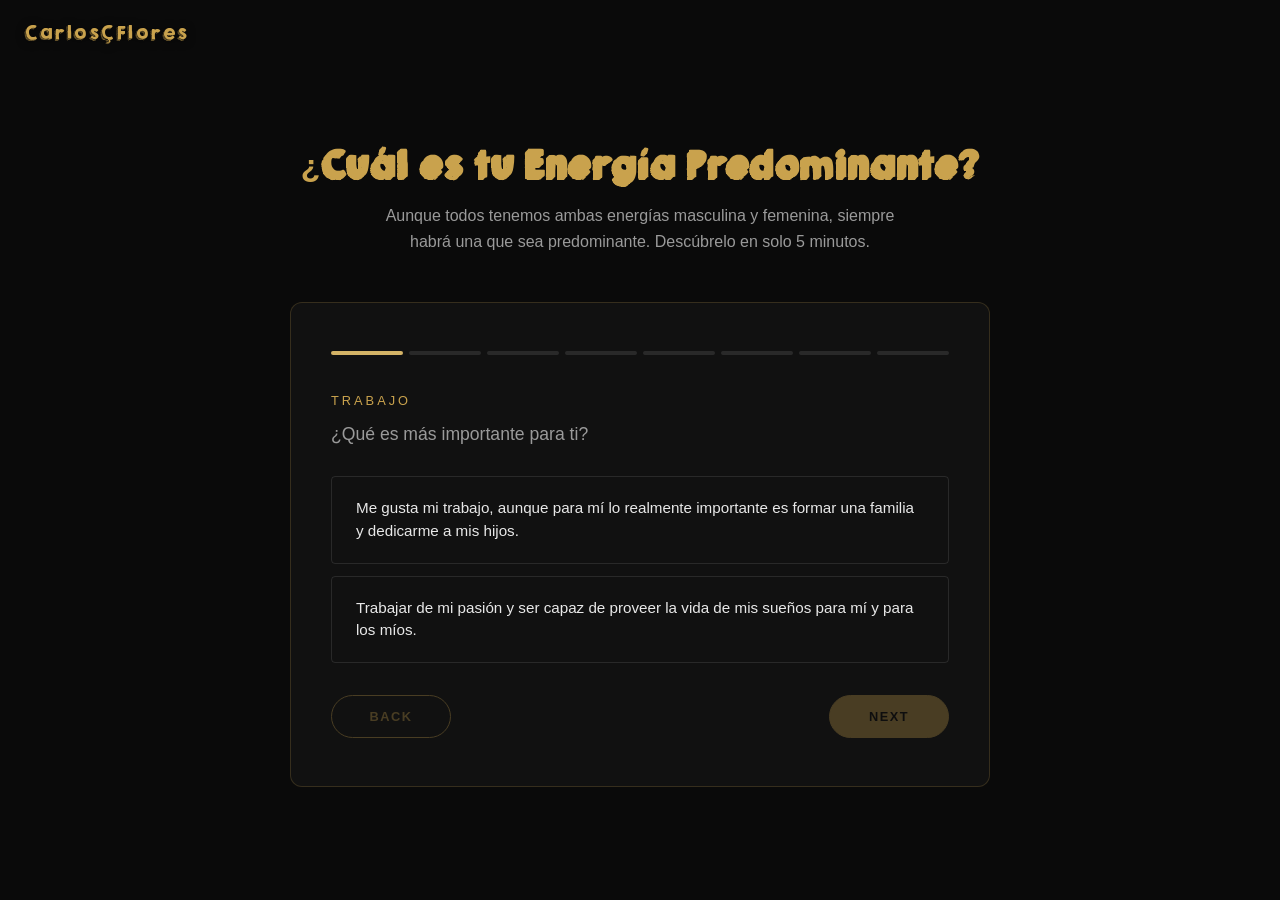
==== commit 2512496f: "Rebrand to Carlos Flores + rebuild gallery from Carlos's Drive - Rename site "Escuela Psicodélica" -" ====
--- a/energy-test.html
+++ b/energy-test.html
@@ -3,7 +3,7 @@
 <head>
     <meta charset="UTF-8">
     <meta name="viewport" content="width=device-width, initial-scale=1.0">
-    <title>Test de Energía | Escuela Psicodélica</title>
+    <title>Test de Energía | Carlos Flores</title>
     <meta name="description" content="Descubre tu energía predominante — masculina o femenina — en solo 5 minutos.">
     <link rel="stylesheet" href="style.css">
     <link rel="icon" href="assets/images/flower-of-life.png" type="image/png">
@@ -32,7 +32,7 @@
         .quiz-page { padding: 140px 0 100px; min-height: 100vh; }
         .quiz-header { text-align: center; margin-bottom: 48px; }
         .quiz-header h1 {
-            font-family: 'KG Happy', cursive;
+            font-family: 'KG Happy', 'Inter', sans-serif;
             font-size: 2rem;
             color: var(--gold);
             margin-bottom: 12px;
@@ -138,7 +138,7 @@
             margin-bottom: 8px;
         }
         .quiz-result .result-type {
-            font-family: 'KG Happy', cursive;
+            font-family: 'KG Happy', 'Inter', sans-serif;
             font-size: 2.5rem;
             color: var(--text);
             margin-bottom: 24px;
@@ -162,7 +162,7 @@
 <body>
 
     <!-- LOGO (top-left) — matches the homepage, links back to it -->
-    <a href="index.html" class="site-logo" aria-label="Escuela Psicodélica home">Escuela&nbsp;Psicodélica</a>
+    <a href="index.html" class="site-logo" aria-label="Carlos Flores home">Carlos&nbsp;Flores</a>
 
     <section class="quiz-page">
         <div class="container">
--- a/style.css
+++ b/style.css
@@ -49,7 +49,7 @@
     top: 20px;
     left: 24px;
     z-index: 100;
-    font-family: 'KG Happy', cursive;
+    font-family: 'KG Happy', 'Inter', sans-serif;
     font-size: 1.05rem;
     color: var(--gold) !important;
     letter-spacing: 1.5px;
@@ -262,7 +262,7 @@
     margin-bottom: 14px;
 }
 .energy-cta-title {
-    font-family: 'KG Happy', cursive;
+    font-family: 'KG Happy', 'Inter', sans-serif;
     font-weight: normal;
     font-size: clamp(1.6rem, 4vw, 2.4rem);
     color: var(--text);
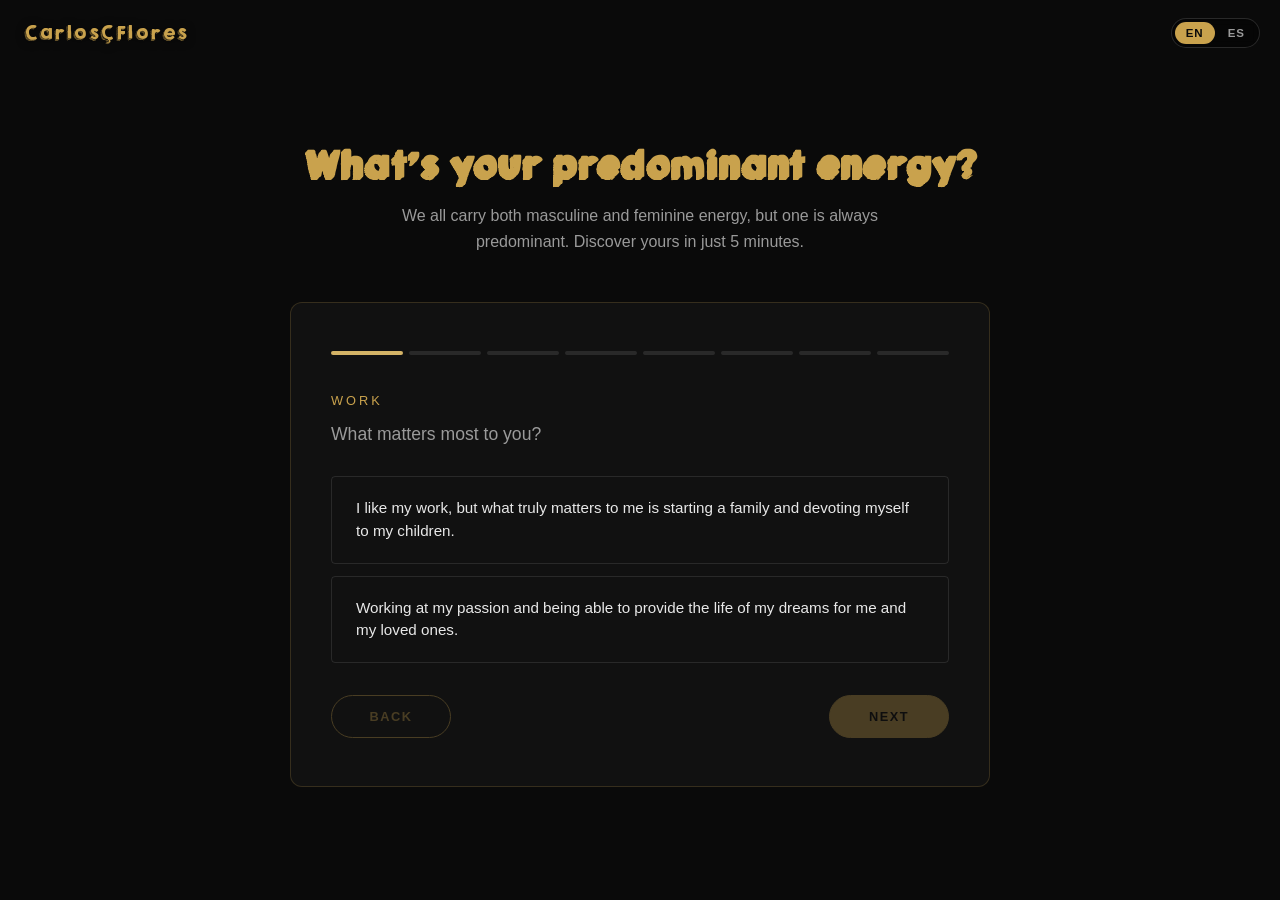
==== commit 6d498ff4: "Add bilingual EN/ES toggle + real hero video - Add a lightweight no-build i18n layer (i18n.js): pers" ====
--- a/energy-test.html
+++ b/energy-test.html
@@ -164,11 +164,17 @@
     <!-- LOGO (top-left) — matches the homepage, links back to it -->
     <a href="index.html" class="site-logo" aria-label="Carlos Flores home">Carlos&nbsp;Flores</a>
 
+    <!-- LANGUAGE TOGGLE (top-right) -->
+    <div class="lang-toggle" role="group" aria-label="Language / Idioma">
+        <button class="lang-btn" data-lang="en" type="button">EN</button>
+        <button class="lang-btn" data-lang="es" type="button">ES</button>
+    </div>
+
     <section class="quiz-page">
         <div class="container">
             <div class="quiz-header">
-                <h1>¿Cuál es tu Energía Predominante?</h1>
-                <p>Aunque todos tenemos ambas energías masculina y femenina, siempre habrá una que sea predominante. Descúbrelo en solo 5 minutos.</p>
+                <h1 data-i18n="et.headerTitle">What's your predominant energy?</h1>
+                <p data-i18n="et.headerIntro">We all carry both masculine and feminine energy, but one is always predominant. Discover yours in just 5 minutes.</p>
             </div>
 
             <div class="quiz-card">
@@ -179,138 +185,126 @@
                 <!-- EMAIL GATE: result is revealed after submitting this form. -->
                 <!-- Netlify Forms picks this up at deploy because it's static HTML with data-netlify. -->
                 <div class="quiz-email-gate" id="quiz-email-gate">
-                    <div class="quiz-category">Último paso</div>
-                    <h2>Tu resultado está listo</h2>
-                    <p>Introduce tu email y descubre cuál es tu energía predominante.</p>
+                    <div class="quiz-category" data-i18n="et.gateKicker">Last step</div>
+                    <h2 data-i18n="et.gateTitle">Your result is ready</h2>
+                    <p data-i18n="et.gateText">Enter your email to discover your predominant energy.</p>
                     <form name="energy-test" method="POST" data-netlify="true" netlify-honeypot="bot-field" id="energy-form">
                         <input type="hidden" name="form-name" value="energy-test">
                         <p style="display:none;"><label>No rellenar: <input name="bot-field"></label></p>
                         <input type="hidden" name="resultado" id="form-resultado">
                         <input type="hidden" name="puntuacion" id="form-puntuacion">
-                        <input type="email" name="email" id="email-input" class="quiz-email-input" placeholder="tu@email.com" required autocomplete="email">
-                        <button type="submit" class="btn" style="width:100%; margin-top:16px;">Ver mi resultado</button>
-                        <p class="quiz-email-note">Sin spam. Solo contenido sobre energía y crecimiento personal.</p>
+                        <input type="email" name="email" id="email-input" class="quiz-email-input" placeholder="you@email.com" data-i18n-ph="et.placeholder" required autocomplete="email">
+                        <button type="submit" class="btn" style="width:100%; margin-top:16px;" data-i18n="et.gateBtn">See my result</button>
+                        <p class="quiz-email-note" data-i18n="et.gateNote">No spam. Just content about energy and personal growth.</p>
                     </form>
                 </div>
 
                 <div class="quiz-result" id="quiz-result">
-                    <h2>Tu energía predominante es</h2>
+                    <h2 data-i18n="et.resultHeading">Your predominant energy is</h2>
                     <div class="result-type" id="result-type"></div>
                     <p id="result-text"></p>
-                    <a href="https://calendly.com/carlosflorescoach/llamadadedescubrimiento" target="_blank" rel="noopener" class="btn">Habla conmigo sobre tu resultado</a>
+                    <a href="https://calendly.com/carlosflorescoach/llamadadedescubrimiento" target="_blank" rel="noopener" class="btn" data-i18n="et.resultCTA">Talk to me about your result</a>
                     <br><br>
-                    <a href="index.html" style="color: var(--text-muted); font-size: 0.9rem;">&larr; Volver al inicio</a>
+                    <a href="index.html" style="color: var(--text-muted); font-size: 0.9rem;" data-i18n="et.backHome">← Back to home</a>
                 </div>
             </div>
         </div>
     </section>
 
+    <script src="i18n.js"></script>
     <script>
-    const questions = [
-        {
-            category: "Trabajo",
-            question: "¿Qué es más importante para ti?",
-            options: [
-                { text: "Me gusta mi trabajo, aunque para mí lo realmente importante es formar una familia y dedicarme a mis hijos.", energy: "fem" },
-                { text: "Trabajar de mi pasión y ser capaz de proveer la vida de mis sueños para mí y para los míos.", energy: "masc" }
-            ]
-        },
-        {
-            category: "Motivación",
-            question: "¿Cuándo me siento más motivad@?",
-            options: [
-                { text: "Cuando siento que me necesitan y valoran mi presencia.", energy: "masc" },
-                { text: "Cuando me arreglo y me dan mensaje de qué guap@ estoy.", energy: "fem" }
-            ]
-        },
-        {
-            category: "Expresión",
-            question: "Cuando cuento algo que me ha pasado…",
-            options: [
-                { text: "Expreso con detalles cómo me sentía en aquel momento.", energy: "fem" },
-                { text: "Me centro más en los hechos objetivos para que la otra persona entienda lo que ha pasado.", energy: "masc" }
-            ]
-        },
-        {
-            category: "Deadlines",
-            question: "En cuanto a plazos y tiempos…",
-            options: [
-                { text: "Trabajo mejor sin presiones, dándome mi tiempo a como yo me sienta en cada momento.", energy: "fem" },
-                { text: "Necesito una fecha fija para terminar un proyecto, eso me hace moverme y me motiva. Sin una fecha límite no soy capaz de concentrarme.", energy: "masc" }
-            ]
-        },
-        {
-            category: "Intuición",
-            question: "A la hora de tomar decisiones…",
-            options: [
-                { text: "Suelo dejarme guiar por mi intuición, aunque esto vaya en contra de lo que dice mi cabeza. Para mí lo importante es sentirlo.", energy: "fem" },
-                { text: "Suelo analizar la situación y tomar la decisión racional que más me convenga, sopesando lo positivo y lo negativo.", energy: "masc" }
-            ]
-        },
-        {
-            category: "Amor",
-            question: "En una relación, lo que más valoro es…",
-            options: [
-                { text: "Me gusta que mi pareja me dedique tiempo y atención, además que me diga que guap@ estoy. Eso me hace sentir muy querid@.", energy: "fem" },
-                { text: "Lo único que necesito es que valoren mi trabajo y presencia. Ser de utilidad para los demás es la mejor sensación.", energy: "masc" }
-            ]
-        },
-        {
-            category: "Multitasking",
-            question: "Cuando estoy trabajando y alguien me interrumpe…",
-            options: [
-                { text: "Si estoy concentrado en un proyecto no soporto que me interrumpan. Necesito enfocarme en una tarea solo.", energy: "masc" },
-                { text: "Si me llaman para charlar no tengo problema en seguir con mis tareas mientras mantengo la conversación. De hecho, lo disfruto.", energy: "fem" }
-            ]
-        },
-        {
-            category: "Discusiones",
-            question: "Cuando un amigo o pareja viene con un problema…",
-            options: [
-                { text: "Lo que me interesa es acabar con la discusión cuanto antes, por lo que brindo consejo a la otra persona de lo que podría hacer para mejorar la situación.", energy: "masc" },
-                { text: "Normalmente no necesito una solución, sino sentir la presencia de la otra persona y que me escuchen atentamente.", energy: "fem" }
-            ]
-        }
+    // Each question/option carries both languages; render() picks the active one.
+    const QUESTIONS = [
+        { category:{en:"Work",es:"Trabajo"},
+          question:{en:"What matters most to you?",es:"¿Qué es más importante para ti?"},
+          options:[
+            {text:{en:"I like my work, but what truly matters to me is starting a family and devoting myself to my children.",es:"Me gusta mi trabajo, aunque para mí lo realmente importante es formar una familia y dedicarme a mis hijos."},energy:"fem"},
+            {text:{en:"Working at my passion and being able to provide the life of my dreams for me and my loved ones.",es:"Trabajar de mi pasión y ser capaz de proveer la vida de mis sueños para mí y para los míos."},energy:"masc"}
+          ]},
+        { category:{en:"Motivation",es:"Motivación"},
+          question:{en:"When do I feel most motivated?",es:"¿Cuándo me siento más motivad@?"},
+          options:[
+            {text:{en:"When I feel needed and my presence is valued.",es:"Cuando siento que me necesitan y valoran mi presencia."},energy:"masc"},
+            {text:{en:"When I get dressed up and people tell me how good I look.",es:"Cuando me arreglo y me dan mensaje de qué guap@ estoy."},energy:"fem"}
+          ]},
+        { category:{en:"Expression",es:"Expresión"},
+          question:{en:"When I tell someone about something that happened to me…",es:"Cuando cuento algo que me ha pasado…"},
+          options:[
+            {text:{en:"I describe in detail how I was feeling in that moment.",es:"Expreso con detalles cómo me sentía en aquel momento."},energy:"fem"},
+            {text:{en:"I focus more on the objective facts so the other person understands what happened.",es:"Me centro más en los hechos objetivos para que la otra persona entienda lo que ha pasado."},energy:"masc"}
+          ]},
+        { category:{en:"Deadlines",es:"Deadlines"},
+          question:{en:"When it comes to deadlines and timing…",es:"En cuanto a plazos y tiempos…"},
+          options:[
+            {text:{en:"I work better without pressure, taking my time according to how I feel in each moment.",es:"Trabajo mejor sin presiones, dándome mi tiempo a como yo me sienta en cada momento."},energy:"fem"},
+            {text:{en:"I need a fixed deadline to finish a project — it gets me moving and motivates me. Without a deadline I can't concentrate.",es:"Necesito una fecha fija para terminar un proyecto, eso me hace moverme y me motiva. Sin una fecha límite no soy capaz de concentrarme."},energy:"masc"}
+          ]},
+        { category:{en:"Intuition",es:"Intuición"},
+          question:{en:"When making decisions…",es:"A la hora de tomar decisiones…"},
+          options:[
+            {text:{en:"I tend to follow my intuition, even when it goes against what my head says. For me, what matters is feeling it.",es:"Suelo dejarme guiar por mi intuición, aunque esto vaya en contra de lo que dice mi cabeza. Para mí lo importante es sentirlo."},energy:"fem"},
+            {text:{en:"I tend to analyze the situation and make the rational decision that suits me best, weighing the pros and cons.",es:"Suelo analizar la situación y tomar la decisión racional que más me convenga, sopesando lo positivo y lo negativo."},energy:"masc"}
+          ]},
+        { category:{en:"Love",es:"Amor"},
+          question:{en:"In a relationship, what I value most is…",es:"En una relación, lo que más valoro es…"},
+          options:[
+            {text:{en:"I like my partner to give me time and attention, and to tell me how good I look. That makes me feel truly loved.",es:"Me gusta que mi pareja me dedique tiempo y atención, además que me diga que guap@ estoy. Eso me hace sentir muy querid@."},energy:"fem"},
+            {text:{en:"All I need is for my work and presence to be valued. Being useful to others is the best feeling.",es:"Lo único que necesito es que valoren mi trabajo y presencia. Ser de utilidad para los demás es la mejor sensación."},energy:"masc"}
+          ]},
+        { category:{en:"Multitasking",es:"Multitasking"},
+          question:{en:"When I'm working and someone interrupts me…",es:"Cuando estoy trabajando y alguien me interrumpe…"},
+          options:[
+            {text:{en:"If I'm focused on a project I can't stand being interrupted. I need to focus on one task alone.",es:"Si estoy concentrado en un proyecto no soporto que me interrumpan. Necesito enfocarme en una tarea solo."},energy:"masc"},
+            {text:{en:"If someone calls me to chat I have no problem carrying on with my tasks while keeping the conversation going. In fact, I enjoy it.",es:"Si me llaman para charlar no tengo problema en seguir con mis tareas mientras mantengo la conversación. De hecho, lo disfruto."},energy:"fem"}
+          ]},
+        { category:{en:"Discussions",es:"Discusiones"},
+          question:{en:"When a friend or partner comes to me with a problem…",es:"Cuando un amigo o pareja viene con un problema…"},
+          options:[
+            {text:{en:"What I want is to end the discussion as soon as possible, so I offer the other person advice on what they could do to improve the situation.",es:"Lo que me interesa es acabar con la discusión cuanto antes, por lo que brindo consejo a la otra persona de lo que podría hacer para mejorar la situación."},energy:"masc"},
+            {text:{en:"I usually don't need a solution — I need to feel the other person's presence and to be listened to attentively.",es:"Normalmente no necesito una solución, sino sentir la presencia de la otra persona y que me escuchen atentamente."},energy:"fem"}
+          ]}
     ];
+
+    function L(){ return (window.I18N && window.I18N.lang) || 'en'; }
+    function T(k){ return (window.I18N && window.I18N.t) ? window.I18N.t(k) : k; }
 
     let current = 0;
     let answers = [];
-    let resultType = '';
-    let resultText = '';
+    let resultKey = '';
+    let phase = 'quiz'; // 'quiz' | 'gate' | 'result'
     const container = document.getElementById('quiz-container');
     const progressBar = document.getElementById('quiz-progress');
 
-    // Build progress dots
-    questions.forEach((_, i) => {
+    QUESTIONS.forEach((_, i) => {
         const dot = document.createElement('div');
         dot.className = 'quiz-progress-dot' + (i === 0 ? ' current' : '');
         progressBar.appendChild(dot);
     });
 
     function renderQuestion() {
-        const q = questions[current];
+        const lang = L();
+        const q = QUESTIONS[current];
+        const nextLabel = current === QUESTIONS.length - 1 ? T('nav.seeResult') : T('nav.next');
         container.innerHTML = `
             <div class="quiz-step active">
-                <div class="quiz-category">${q.category}</div>
-                <div class="quiz-question">${q.question}</div>
+                <div class="quiz-category">${q.category[lang]}</div>
+                <div class="quiz-question">${q.question[lang]}</div>
                 <div class="quiz-options">
                     ${q.options.map((opt, i) => `
                         <button class="quiz-option ${answers[current] === i ? 'selected' : ''}" data-index="${i}">
-                            ${opt.text}
+                            ${opt.text[lang]}
                         </button>
                     `).join('')}
                 </div>
                 <div class="quiz-nav">
-                    <button class="btn btn-outline" onclick="prev()" ${current === 0 ? 'disabled' : ''}>Back</button>
-                    <button class="btn" onclick="next()" id="next-btn" ${answers[current] === undefined ? 'disabled' : ''}>${current === questions.length - 1 ? 'Ver Resultado' : 'Next'}</button>
+                    <button class="btn btn-outline" onclick="prev()" ${current === 0 ? 'disabled' : ''}>${T('nav.back')}</button>
+                    <button class="btn" onclick="next()" id="next-btn" ${answers[current] === undefined ? 'disabled' : ''}>${nextLabel}</button>
                 </div>
             </div>
         `;
-        // Attach click listeners without re-render
         container.querySelectorAll('.quiz-option').forEach(btn => {
             btn.addEventListener('click', () => selectOption(parseInt(btn.dataset.index)));
         });
-        // Update progress
         document.querySelectorAll('.quiz-progress-dot').forEach((dot, i) => {
             dot.className = 'quiz-progress-dot';
             if (i < current) dot.classList.add('done');
@@ -320,7 +314,6 @@
 
     function selectOption(i) {
         answers[current] = i;
-        // Just update classes, no re-render
         container.querySelectorAll('.quiz-option').forEach((btn, idx) => {
             btn.classList.toggle('selected', idx === i);
         });
@@ -329,7 +322,7 @@
 
     function next() {
         if (answers[current] === undefined) return;
-        if (current < questions.length - 1) {
+        if (current < QUESTIONS.length - 1) {
             current++;
             renderQuestion();
         } else {
@@ -345,47 +338,41 @@
         }
     }
 
-    // Tally the answers and stash the result (also into the hidden form fields
-    // so Carlos sees each subscriber's result next to their email in Netlify).
+    // Tally answers -> resultKey. Hidden form fields are stored in a fixed
+    // language so Carlos's Netlify records stay consistent regardless of UI lang.
     function computeResult() {
         let fem = 0, masc = 0;
         answers.forEach((ansIdx, qIdx) => {
-            const energy = questions[qIdx].options[ansIdx].energy;
-            if (energy === 'fem') fem++;
-            else masc++;
+            (QUESTIONS[qIdx].options[ansIdx].energy === 'fem') ? fem++ : masc++;
         });
-
-        if (fem > masc) {
-            resultType = 'Energía Femenina';
-            resultText = 'Tu energía predominante es femenina. Esto significa que tiendes a guiarte por la intuición, la expresión emocional y la conexión. Valoras el proceso por encima del resultado y te sientes más cómodo/a fluyendo con el momento presente.';
-        } else if (masc > fem) {
-            resultType = 'Energía Masculina';
-            resultText = 'Tu energía predominante es masculina. Esto significa que tiendes a guiarte por la lógica, la acción y los objetivos. Valoras la estructura, los resultados y te sientes más cómodo/a cuando tienes un plan claro y una dirección definida.';
-        } else {
-            resultType = 'Equilibrio';
-            resultText = 'Tienes un equilibrio entre ambas energías. Esto significa que puedes moverte con fluidez entre la intuición y la lógica, la acción y la receptividad. Es un estado poderoso — y también uno que requiere consciencia para mantener.';
-        }
-
-        document.getElementById('form-resultado').value = resultType;
-        document.getElementById('form-puntuacion').value = `Femenina ${fem} / Masculina ${masc}`;
+        resultKey = fem > masc ? 'fem' : (masc > fem ? 'masc' : 'bal');
+        const label = { fem:'Feminine', masc:'Masculine', bal:'Balance' }[resultKey];
+        document.getElementById('form-resultado').value = label;
+        document.getElementById('form-puntuacion').value = `Feminine ${fem} / Masculine ${masc}`;
+    }
+
+    function renderResult() {
+        const cap = resultKey.charAt(0).toUpperCase() + resultKey.slice(1);
+        document.getElementById('result-type').textContent = T('result.type' + cap);
+        document.getElementById('result-text').textContent = T('result.text' + cap);
     }
 
     function showEmailGate() {
+        phase = 'gate';
         container.style.display = 'none';
         progressBar.style.display = 'none';
         document.getElementById('quiz-email-gate').style.display = 'block';
     }
 
     function revealResult() {
+        phase = 'result';
         document.getElementById('quiz-email-gate').style.display = 'none';
-        document.getElementById('result-type').textContent = resultType;
-        document.getElementById('result-text').textContent = resultText;
+        renderResult();
         document.getElementById('quiz-result').style.display = 'block';
     }
 
-    // Submit the email to Netlify Forms, then reveal the result.
-    // The result is shown whether or not the POST succeeds, so a network
-    // hiccup (or local file:// preview) never traps the user on the gate.
+    // Submit the email to Netlify Forms, then reveal the result. Shown whether
+    // or not the POST succeeds, so a network hiccup never traps the user.
     const energyForm = document.getElementById('energy-form');
     energyForm.addEventListener('submit', (e) => {
         e.preventDefault();
@@ -397,6 +384,13 @@
         }).catch(() => {}).finally(revealResult);
     });
 
+    // Re-localize dynamic content when the language changes.
+    document.addEventListener('langchange', () => {
+        if (phase === 'result') renderResult();
+        else if (phase === 'quiz') renderQuestion();
+        // 'gate' is fully static (data-i18n) and handled by i18n.js
+    });
+
     renderQuestion();
     </script>
 </body>
--- a/style.css
+++ b/style.css
@@ -55,6 +55,39 @@
     letter-spacing: 1.5px;
     text-shadow: 0 1px 8px rgba(0,0,0,0.6);
     transition: opacity var(--transition);
+}
+
+/* ===== LANGUAGE TOGGLE (top-right, persistent) ===== */
+.lang-toggle {
+    position: fixed;
+    top: 18px;
+    right: 20px;
+    z-index: 100;
+    display: flex;
+    gap: 2px;
+    padding: 3px;
+    background: rgba(0,0,0,0.35);
+    border: 1px solid rgba(255,255,255,0.14);
+    border-radius: 50px;
+    backdrop-filter: blur(4px);
+}
+.lang-btn {
+    background: transparent;
+    border: none;
+    color: var(--text-muted);
+    font-family: inherit;
+    font-size: 0.72rem;
+    font-weight: 600;
+    letter-spacing: 1px;
+    padding: 5px 11px;
+    border-radius: 50px;
+    cursor: pointer;
+    transition: all var(--transition);
+}
+.lang-btn:hover { color: var(--text); }
+.lang-btn.active {
+    background: var(--gold);
+    color: var(--bg);
 }
 
 /* ===== HERO ===== */
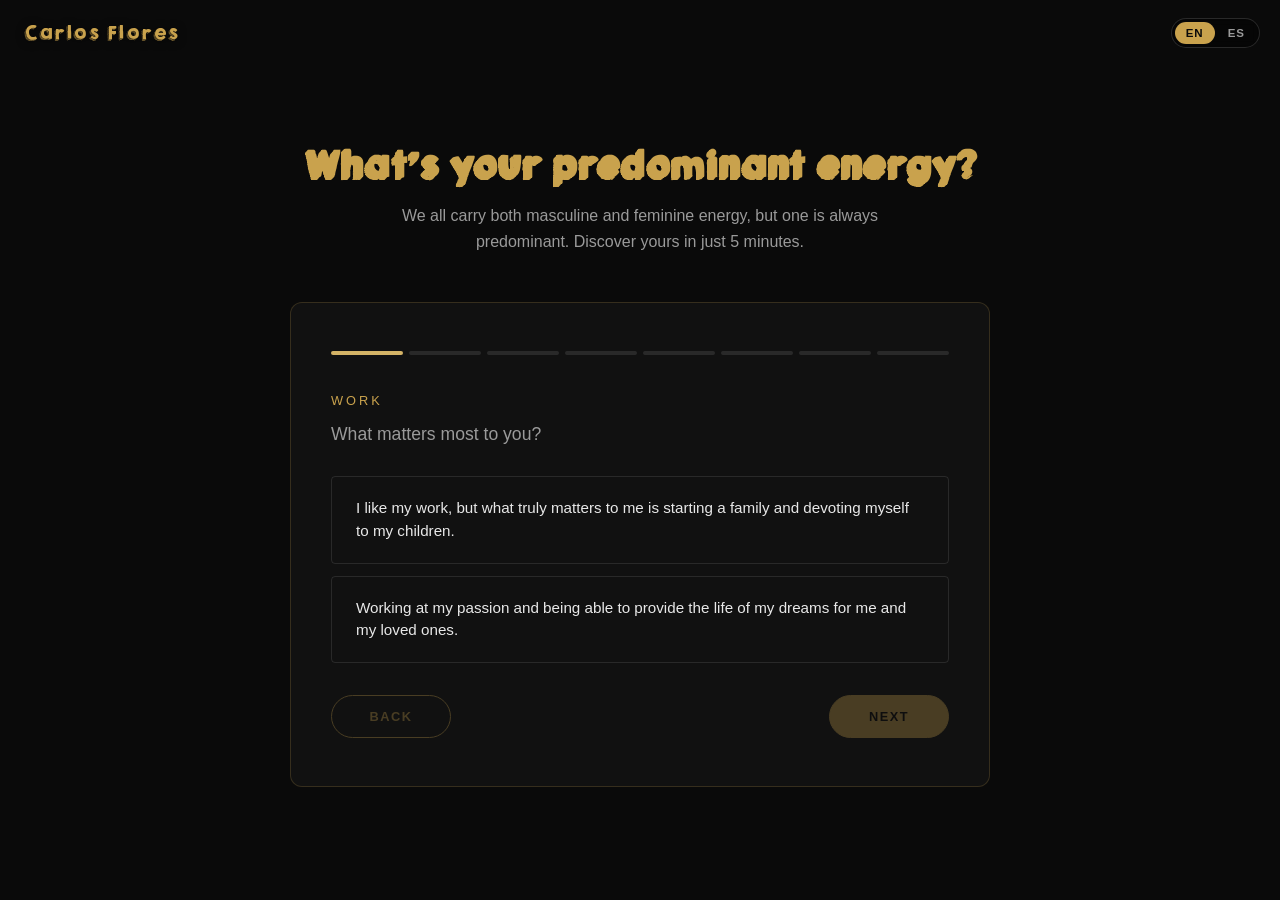
==== commit 8ae54816: "Add Energy Test nav shortcut + fix logo "Ç" glyph - Add an "Energy Test" pill to a top-right .top-na" ====
--- a/energy-test.html
+++ b/energy-test.html
@@ -162,7 +162,7 @@
 <body>
 
     <!-- LOGO (top-left) — matches the homepage, links back to it -->
-    <a href="index.html" class="site-logo" aria-label="Carlos Flores home">Carlos&nbsp;Flores</a>
+    <a href="index.html" class="site-logo" aria-label="Carlos Flores home">Carlos Flores</a>
 
     <!-- LANGUAGE TOGGLE (top-right) -->
     <div class="lang-toggle" role="group" aria-label="Language / Idioma">
--- a/style.css
+++ b/style.css
@@ -53,6 +53,7 @@
     font-size: 1.05rem;
     color: var(--gold) !important;
     letter-spacing: 1.5px;
+    white-space: nowrap;
     text-shadow: 0 1px 8px rgba(0,0,0,0.6);
     transition: opacity var(--transition);
 }
@@ -88,6 +89,47 @@
 .lang-btn.active {
     background: var(--gold);
     color: var(--bg);
+}
+
+/* ===== TOP NAV (energy-test shortcut + language toggle) ===== */
+.top-nav {
+    position: fixed;
+    top: 16px;
+    right: 20px;
+    z-index: 100;
+    display: flex;
+    align-items: center;
+    gap: 12px;
+}
+/* Inside the top-nav the toggle flows in the flex row, not as its own fixed element
+   (it stays standalone-fixed on energy-test.html, which has no .top-nav). */
+.top-nav .lang-toggle {
+    position: static;
+    top: auto;
+    right: auto;
+}
+.nav-energy {
+    font-size: 0.72rem;
+    font-weight: 600;
+    letter-spacing: 1px;
+    text-transform: uppercase;
+    color: var(--gold);
+    border: 1px solid rgba(201,162,77,0.5);
+    background: rgba(0,0,0,0.35);
+    backdrop-filter: blur(4px);
+    padding: 7px 16px;
+    border-radius: 50px;
+    white-space: nowrap;
+    transition: all var(--transition);
+}
+.nav-energy:hover {
+    background: var(--gold);
+    color: var(--bg);
+    border-color: var(--gold);
+}
+@media (max-width: 480px) {
+    .top-nav { gap: 8px; top: 14px; right: 14px; }
+    .nav-energy { padding: 6px 11px; font-size: 0.64rem; letter-spacing: 0.5px; }
 }
 
 /* ===== HERO ===== */
